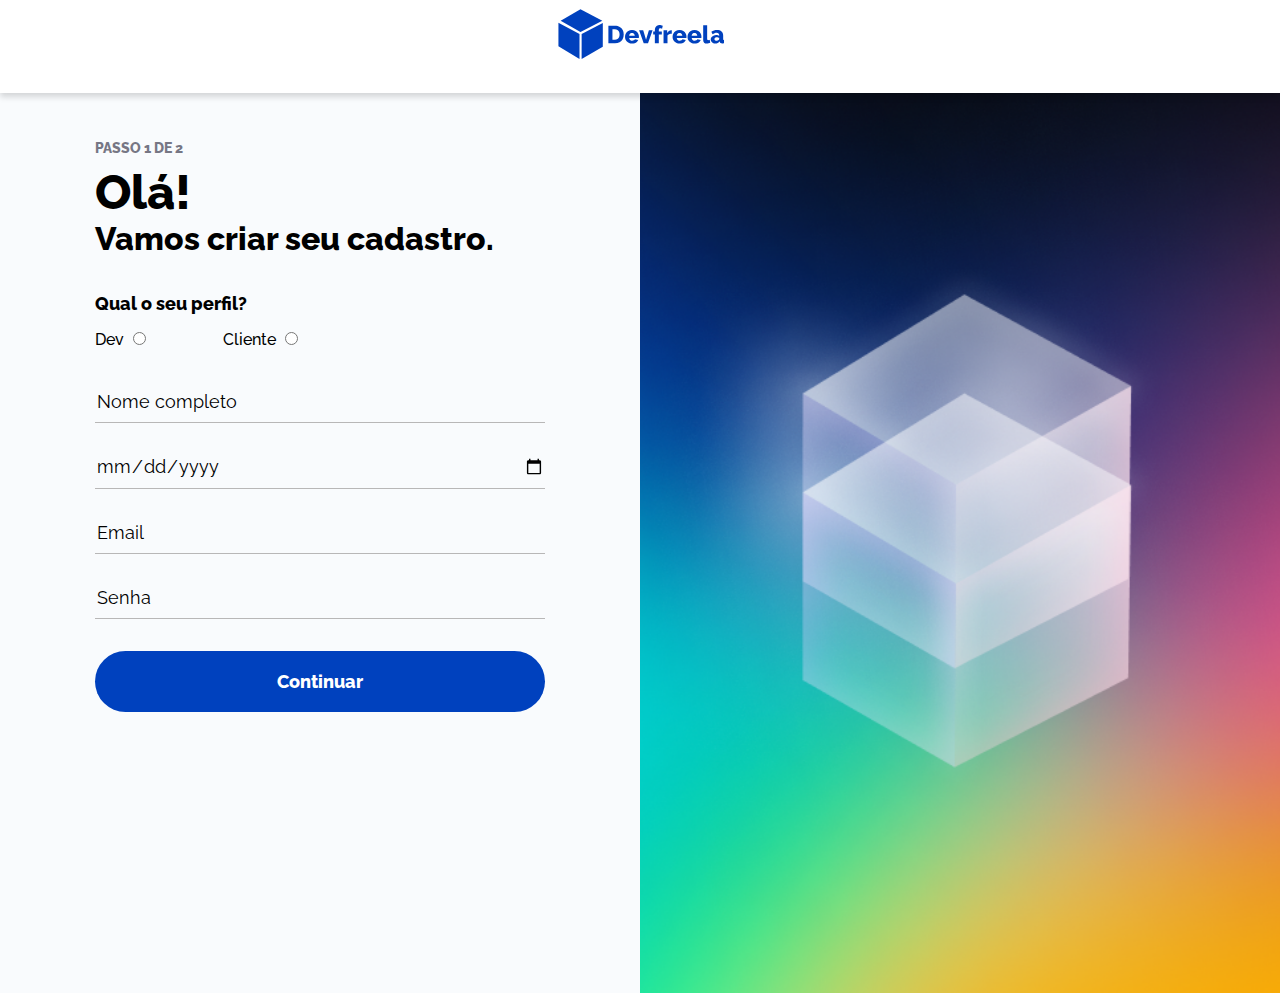
==== DevFreelaFront/create.html @ e56afdcb "Tela listagem finalização" ====
<!DOCTYPE html>
<html lang="pt-br">

<head>
    <meta charset="UTF-8">
    <meta http-equiv="X-UA-Compatible" content="IE=edge">
    <meta name="viewport" content="width=device-width, initial-scale=1.0">
    <title>Login - LD</title>

    <!-- FONTES -->
    <link rel="preconnect" href="https://fonts.googleapis.com">
    <link rel="preconnect" href="https://fonts.gstatic.com" crossorigin>
    <link href="https://fonts.googleapis.com/css2?family=Raleway:wght@500;600;800&display=swap" rel="stylesheet">

    <!-- STYLES ITCSS -->

    <!-- SETTINGS -->
    <link rel="stylesheet" href="styles/settings/wrapper.css">
    <link rel="stylesheet" href="styles/settings/core.css">
    <link rel="stylesheet" href="styles/settings/color.css">
    <link rel="stylesheet" href="styles/settings/text.css">

    <!-- GENERIC -->
    <link rel="stylesheet" href="styles/generic/reset.css">
    <link rel="stylesheet" href="styles/generic/box-sizing.css">

    <!-- BASE -->
    <link rel="stylesheet" href="styles/base/html.css">

    <!-- OBJECTS -->
    <link rel="stylesheet" href="styles/objects/ld-wrapper.css">

    <!-- COMPONENTS -->
    <link rel="stylesheet" href="styles/components/ld-button.css">
    <link rel="stylesheet" href="styles/components/ld-input.css">
    <link rel="stylesheet" href="styles/components/ld-header.css">

    <!-- PAGES -->
    <link rel="stylesheet" href="styles/pages/login.css">

    <!-- TRUMPS -->

</head>

<body>
    <div class="ld-login"> 
        <div class="ld-wrapper">
            <header class="ld-header">  
                <div class="ld-header-wrapper">
                    <div class="image-wrapper">
                        <img class="image"src="assets/logo/devfreela.svg" alt="Logo do DevFreela">
                    </div>
                    
                </div>
            </header>

            <main class="main-content"> 
                <div class="left">

                    <span class="steps">PASSO 1 DE 2</span>

                    <h1 class="main-title">
                        <span class="up">Olá!</span>
                        <span class="down">Vamos criar seu cadastro.</span>
                    </h1>

                    <!-- RADIO BUTTON -->
                    <div class="radio-buttons">
                        <h3 class="title">Qual o seu perfil?</h3>
                        <div class="buttons">
                            <label class="ld-radio"> 
                                Dev
                                <input name="cargo" type="radio">
                                <span class="checkmark"></span>
                            </label>
    
                            <label class="ld-radio"> 
                                Cliente
                                <input name="cargo" type="radio">
                                <span class="checkmark"></span>
                            </label>
                        </div>
                    </div>

                    <!-- INPUTS -->
                    <input placeholder='Nome completo'class='ld-input' type="text">
                    <input placeholder='Data de nascimento'class='ld-input' type="date">
                    <input placeholder='Email'class='ld-input' type="email">
                    <input placeholder='Senha'class='ld-input' type="password">
                    
                    <!-- BOTAO -->
                    <button class="ld-button">
                        Continuar
                    </button>

                    

                </div>
                <div class="right">
                    <img class="image" src="assets/image/bg-cubes.png" alt="Fundo de decoração com 3 cubos com fundo gradient das cores do arco-iris">
                </div>
            </main>
        </div>
    </div>

</body>

</html>
---- DevFreelaFront/styles/settings/wrapper.css ----
:root{
    --ld-main-wrapper: 1366px;
}
---- DevFreelaFront/styles/settings/core.css ----
:root{
    --ld-header-size: 93px
}
---- DevFreelaFront/styles/settings/color.css ----
:root{
    /* PRIMARY */
    --ld-color-primary: #0041BE;
    --ld-color-primary-light: #0954df;

     /* DANGER */
    --ld-color-danger: #FF2222;

     /* GRAY */
    --ld-color-gray-light: #B8B7B7;
    --ld-color-gray-lightest: #F9FBFD;
    --ld-color-gray-lighter: rgba(196,196,196,0.35);
    --ld-color-gray: #767684;
    --ld-color-dark: #09090A;
}
---- DevFreelaFront/styles/settings/text.css ----
:root{
    --ld-font-size-base: 10px;
    --ld-font-family-base: 'Raleway', sans-serif;
}
---- DevFreelaFront/styles/generic/box-sizing.css ----
*{
    box-sizing: border-box;
}
---- DevFreelaFront/styles/base/html.css ----
html{
    background-color: var(--ld-color-gray-lightest);
    font-family: var(--ld-font-family-base);
    font-weight: 500;
}
---- DevFreelaFront/styles/objects/ld-wrapper.css ----
.ld-wrapper{
    max-width: var(--ld-main-wrapper);
    margin: 0 auto;
}

.ld-wrapper > .main-content{
    display: grid;
    grid-template-columns: 1fr 1fr;
    padding-top: var(--ld-header-size);
}

.ld-wrapper > .main-content.-one-col{
    grid-template-columns: 1fr;
}

.ld-wrapper > .main-content > .left{
    padding-top: 48px;
}

.ld-wrapper > .main-content > .right{
    overflow: hidden;
    position: relative;
    height: 100vh;
}

.ld-wrapper > .main-content > .right > .image{
    height: 100%;
    position: absolute;
    left: 50%;
    transform: translateX(-50%);
    min-width: 100%;
}
---- DevFreelaFront/styles/components/ld-button.css ----
.ld-button{
    background-color: var(--ld-color-primary);
    color: white;
    font-family: var(--ld-font-family-base);
    font-size: calc(var(--ld-font-size-base) + 8px);
    font-weight: 800;
    padding: 20px;
    border-radius: 50px;
    border: none;
    width: 100%;
    cursor: pointer;
    transition: background-color 0.5s;
}

.ld-button.-small{
    font-size: calc(var(--ld-font-size-base) + 4px);
    font-weight: 600;
    padding: 12px 30px;
}

.ld-button:hover{
    background-color: var(--ld-color-primary-light);
}
---- DevFreelaFront/styles/components/ld-input.css ----
.ld-input{
    font-family: var(--ld-font-family-base);
    font-size: calc( var(--ld-font-size-base) + 8px);
    border: none;
    background: none;
    border-bottom: 1px solid var(--ld-color-gray-light);
    outline: none;
    margin-bottom: 32px;
    padding-bottom: 10px;
    transition: border-color 0.5s;
    width: 100%;
}

.ld-input:focus{
    border-color: var(--ld-color-primary);
}

.ld-input::placeholder{
    color: var(--ld-color-gray-dark);
}
---- DevFreelaFront/styles/components/ld-header.css ----
.ld-header{
    height: var(--ld-header-size);
    width: 100%;
    background: white;
    position: fixed;
    left: 0;
    top: 0;
    box-shadow: 0px 4px 6px rgba(0,0,0,0.15);
    z-index: 1;
}

.ld-header > .ld-header-wrapper{
    max-width: var(--ld-main-wrapper);
    margin: 0 auto;
    display: flex;
    justify-content: center;
}

.ld-header > .ld-header-wrapper.-has-user{
    display: grid;
    grid-template-columns: 1fr auto 1fr;
}

.ld-header > .ld-header-wrapper > .logo-wrapper{
    height: var(--ld-header-size);
    padding: 16px 0;
}

.ld-header > .ld-header-wrapper > .logo-wrapper > .image{
    height: 100%;
}

.ld-header > .ld-header-wrapper > .user{
    display: flex;
    align-items: center;
    margin-left: auto;
}

.ld-header > .ld-header-wrapper > .user > .info{
    text-align: right;
}

.ld-header > .ld-header-wrapper > .user > .info > .name{
    margin-bottom: 3px;
    font-weight: 800;
    font-size: calc(var(--ld-font-size-base) + 4px);
    display: block;
}

.ld-header > .ld-header-wrapper > .user > .info > .name > .role{
    font-weight: 400;
    font-size: calc(var(--ld-font-size-base) + 2px);
    display: block;
}

.ld-header > .ld-header-wrapper > .user > .photo-wrapper{
    margin-left: 12px;
    height: 32px;
    width: 32px;
    border-radius: 50%;
    border: 1px solid var(--ld-color-primary);
    overflow: hidden;
}

.ld-header > .ld-header-wrapper > .user > .photo-wrapper > img{
    height: 100%;
    width: 100%;
}
---- DevFreelaFront/styles/pages/login.css ----
.ld-login > .ld-wrapper > .main-content > .left{
    max-width: 450px;
    margin: 0 auto;
}

.ld-login > .ld-wrapper > .main-content > .left > .radio-buttons{
    margin-bottom: 42px;
}

.ld-login > .ld-wrapper > .main-content > .left > .radio-buttons > .title{
    font-size: calc(var(--ld-font-size-base) + 8px);
    font-weight: 800;
    margin-bottom: 16px;
}

.ld-login > .ld-wrapper > .main-content > .left > .radio-buttons > .buttons > .ld-radio{
    margin-right: 70px;
}

.ld-login > .ld-wrapper > .main-content > .left > .main-title {
    font-weight: 800;
    margin-bottom: 40px;
}

.ld-login > .ld-wrapper > .main-content > .left > .main-title > .up{
    font-size: calc(var(--ld-font-size-base) + 38px);
    display: block;
    margin-bottom: 7px;
}

.ld-login > .ld-wrapper > .main-content > .left > .main-title > .down{
    font-size: calc(var(--ld-font-size-base) + 22px);
}

.ld-login > .ld-wrapper > .main-content > .left > .steps{
    display: block;
    font-weight: 800;
    font-size: calc(var(--ld-font-size-base) + 4px);
    color: var(--ld-color-gray);
    margin-bottom: 13px;
}
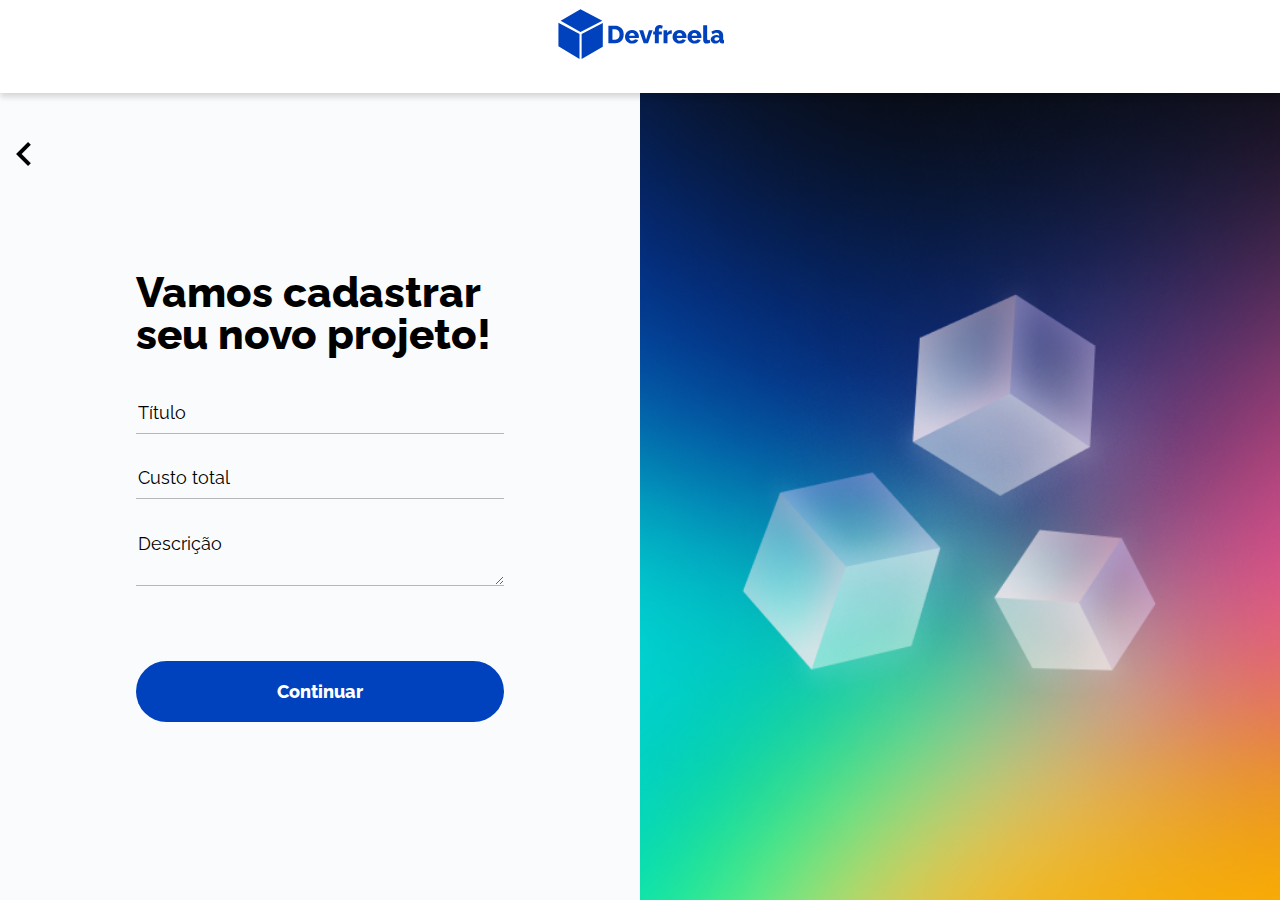
==== commit 620f3e8e: "Tela Create" ====
--- a/DevFreelaFront/create.html
+++ b/DevFreelaFront/create.html
@@ -5,12 +5,13 @@
     <meta charset="UTF-8">
     <meta http-equiv="X-UA-Compatible" content="IE=edge">
     <meta name="viewport" content="width=device-width, initial-scale=1.0">
-    <title>Login - LD</title>
+    <title>Create - LD</title>
 
     <!-- FONTES -->
     <link rel="preconnect" href="https://fonts.googleapis.com">
     <link rel="preconnect" href="https://fonts.gstatic.com" crossorigin>
     <link href="https://fonts.googleapis.com/css2?family=Raleway:wght@500;600;800&display=swap" rel="stylesheet">
+    <link href="https://fonts.googleapis.com/icon?family=Material+Icons" rel="stylesheet">
 
     <!-- STYLES ITCSS -->
 
@@ -36,14 +37,14 @@
     <link rel="stylesheet" href="styles/components/ld-header.css">
 
     <!-- PAGES -->
-    <link rel="stylesheet" href="styles/pages/login.css">
+    <link rel="stylesheet" href="styles/pages/create.css">
 
     <!-- TRUMPS -->
 
 </head>
 
 <body>
-    <div class="ld-login"> 
+    <div class="ld-create"> 
         <div class="ld-wrapper">
             <header class="ld-header">  
                 <div class="ld-header-wrapper">
@@ -55,38 +56,20 @@
             </header>
 
             <main class="main-content"> 
+                <a class="back-btn material-icons" href="list.html">
+                    keyboard_arrow_left
+                </a>
+
                 <div class="left">
 
-                    <span class="steps">PASSO 1 DE 2</span>
-
                     <h1 class="main-title">
-                        <span class="up">Olá!</span>
-                        <span class="down">Vamos criar seu cadastro.</span>
+                        Vamos cadastrar seu novo projeto!
                     </h1>
 
-                    <!-- RADIO BUTTON -->
-                    <div class="radio-buttons">
-                        <h3 class="title">Qual o seu perfil?</h3>
-                        <div class="buttons">
-                            <label class="ld-radio"> 
-                                Dev
-                                <input name="cargo" type="radio">
-                                <span class="checkmark"></span>
-                            </label>
-    
-                            <label class="ld-radio"> 
-                                Cliente
-                                <input name="cargo" type="radio">
-                                <span class="checkmark"></span>
-                            </label>
-                        </div>
-                    </div>
-
                     <!-- INPUTS -->
-                    <input placeholder='Nome completo'class='ld-input' type="text">
-                    <input placeholder='Data de nascimento'class='ld-input' type="date">
-                    <input placeholder='Email'class='ld-input' type="email">
-                    <input placeholder='Senha'class='ld-input' type="password">
+                    <input placeholder='Título'class='ld-input' type="text">
+                    <input placeholder='Custo total'class='ld-input' type="text">
+                    <textarea placeholder='Descrição'class='ld-input'></textarea>
                     
                     <!-- BOTAO -->
                     <button class="ld-button">
@@ -97,7 +80,7 @@
 
                 </div>
                 <div class="right">
-                    <img class="image" src="assets/image/bg-cubes.png" alt="Fundo de decoração com 3 cubos com fundo gradient das cores do arco-iris">
+                    <img class="image" src="assets/image/bg-float-cubes.png" alt="Fundo de decoração com 3 cubos com fundo gradient das cores do arco-iris">
                 </div>
             </main>
         </div>
--- a/DevFreelaFront/styles/objects/ld-wrapper.css
+++ b/DevFreelaFront/styles/objects/ld-wrapper.css
@@ -4,23 +4,29 @@
 }
 
 .ld-wrapper > .main-content{
+    position: relative;
     display: grid;
     grid-template-columns: 1fr 1fr;
     padding-top: var(--ld-header-size);
+}
+
+.ld-wrapper > .main-content > .back-btn{
+    position: fixed;
+    top: calc(var(--ld-header-size) + 38px);
+    font-size: calc(var(--ld-font-size-base) + 38px);
+    cursor: pointer;
+    color: var(--ld-color-gray-dark);
+    text-decoration: none;
 }
 
 .ld-wrapper > .main-content.-one-col{
     grid-template-columns: 1fr;
 }
 
-.ld-wrapper > .main-content > .left{
-    padding-top: 48px;
-}
-
 .ld-wrapper > .main-content > .right{
     overflow: hidden;
     position: relative;
-    height: 100vh;
+    height: calc(100vh - var(--ld-header-size));
 }
 
 .ld-wrapper > .main-content > .right > .image{
--- a/DevFreelaFront/styles/pages/create.css
+++ b/DevFreelaFront/styles/pages/create.css
@@ -0,0 +1,19 @@
+.ld-create{
+
+}
+
+.ld-create > .ld-wrapper > .main-content > .left{
+    max-width: 368px;
+    margin: auto;
+}
+
+.ld-create > .ld-wrapper > .main-content > .left > .main-title{
+    font-size: calc(var(--ld-font-size-base) + 32px);
+    font-weight: 800;
+    max-width: 400px;
+    margin-bottom: 45px;
+}
+
+.ld-create > .ld-wrapper > .main-content > .left > .ld-button{
+    margin-top: 40px;
+}